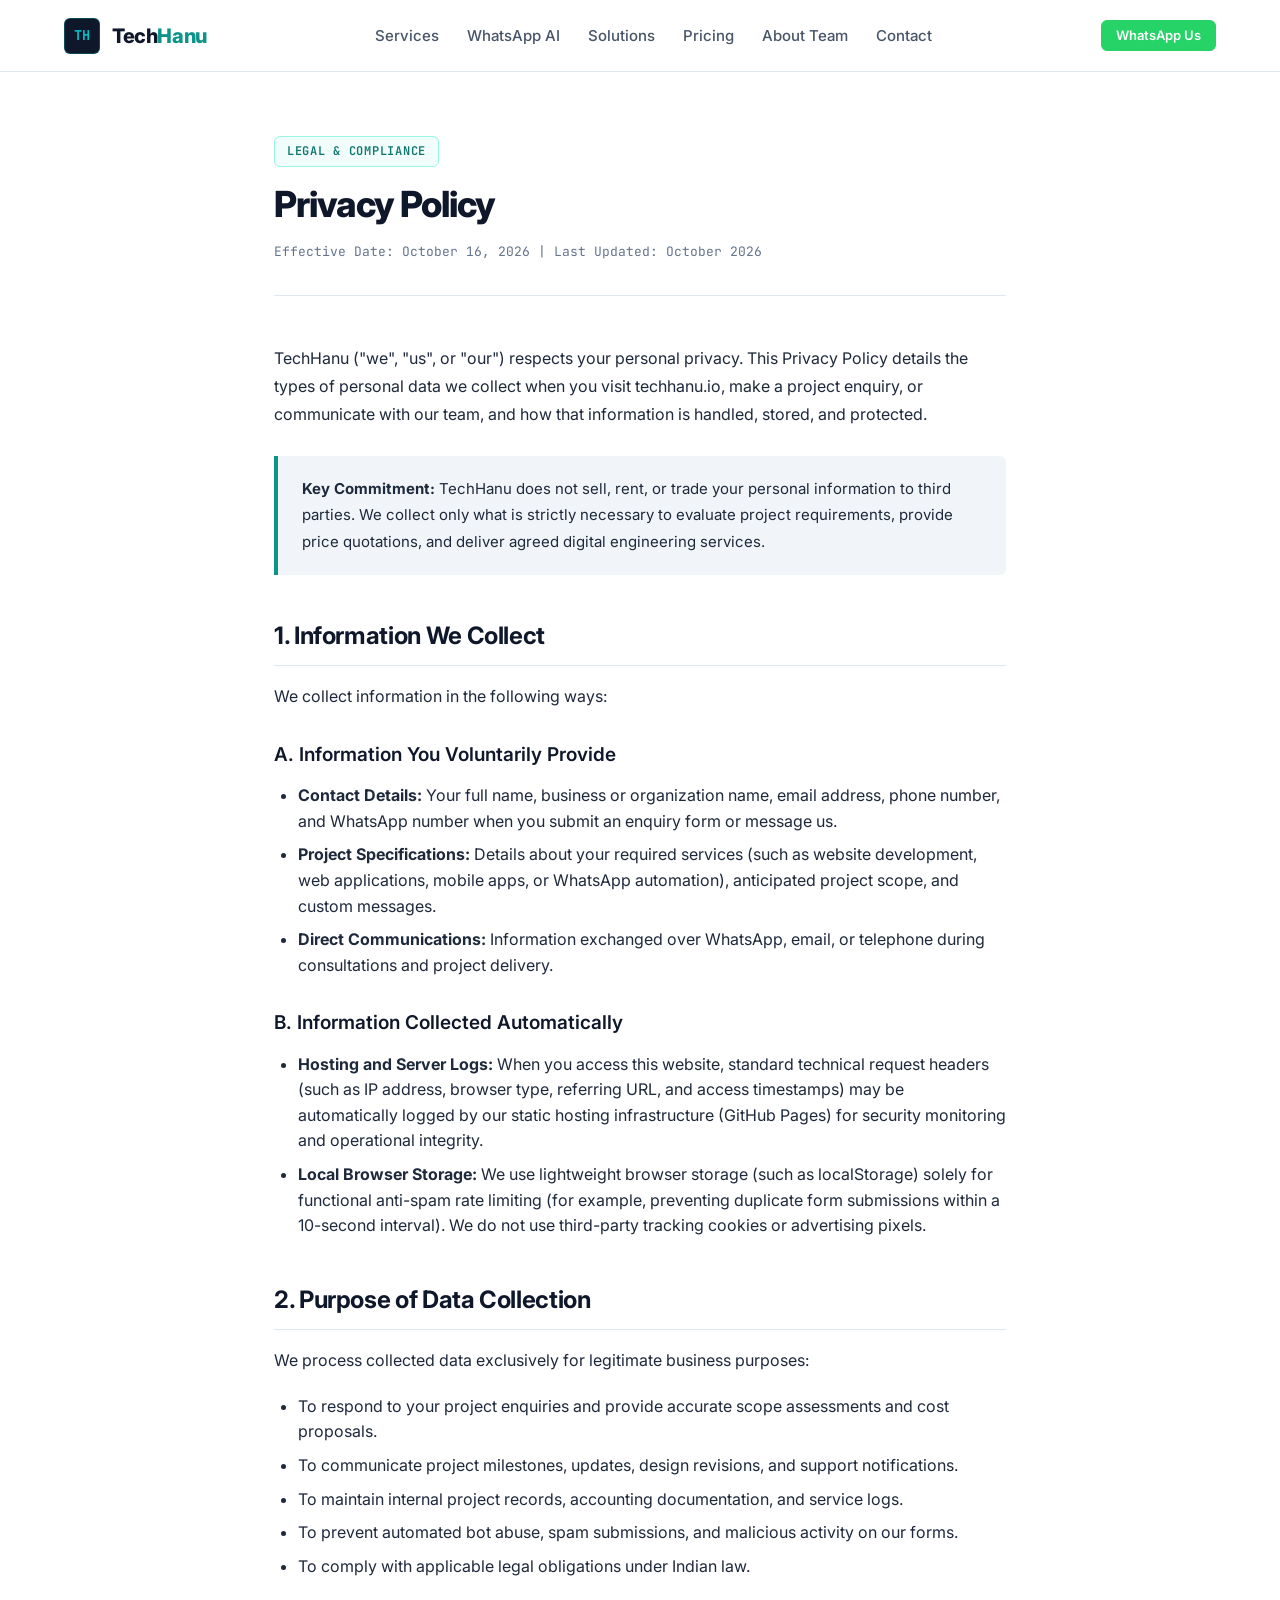
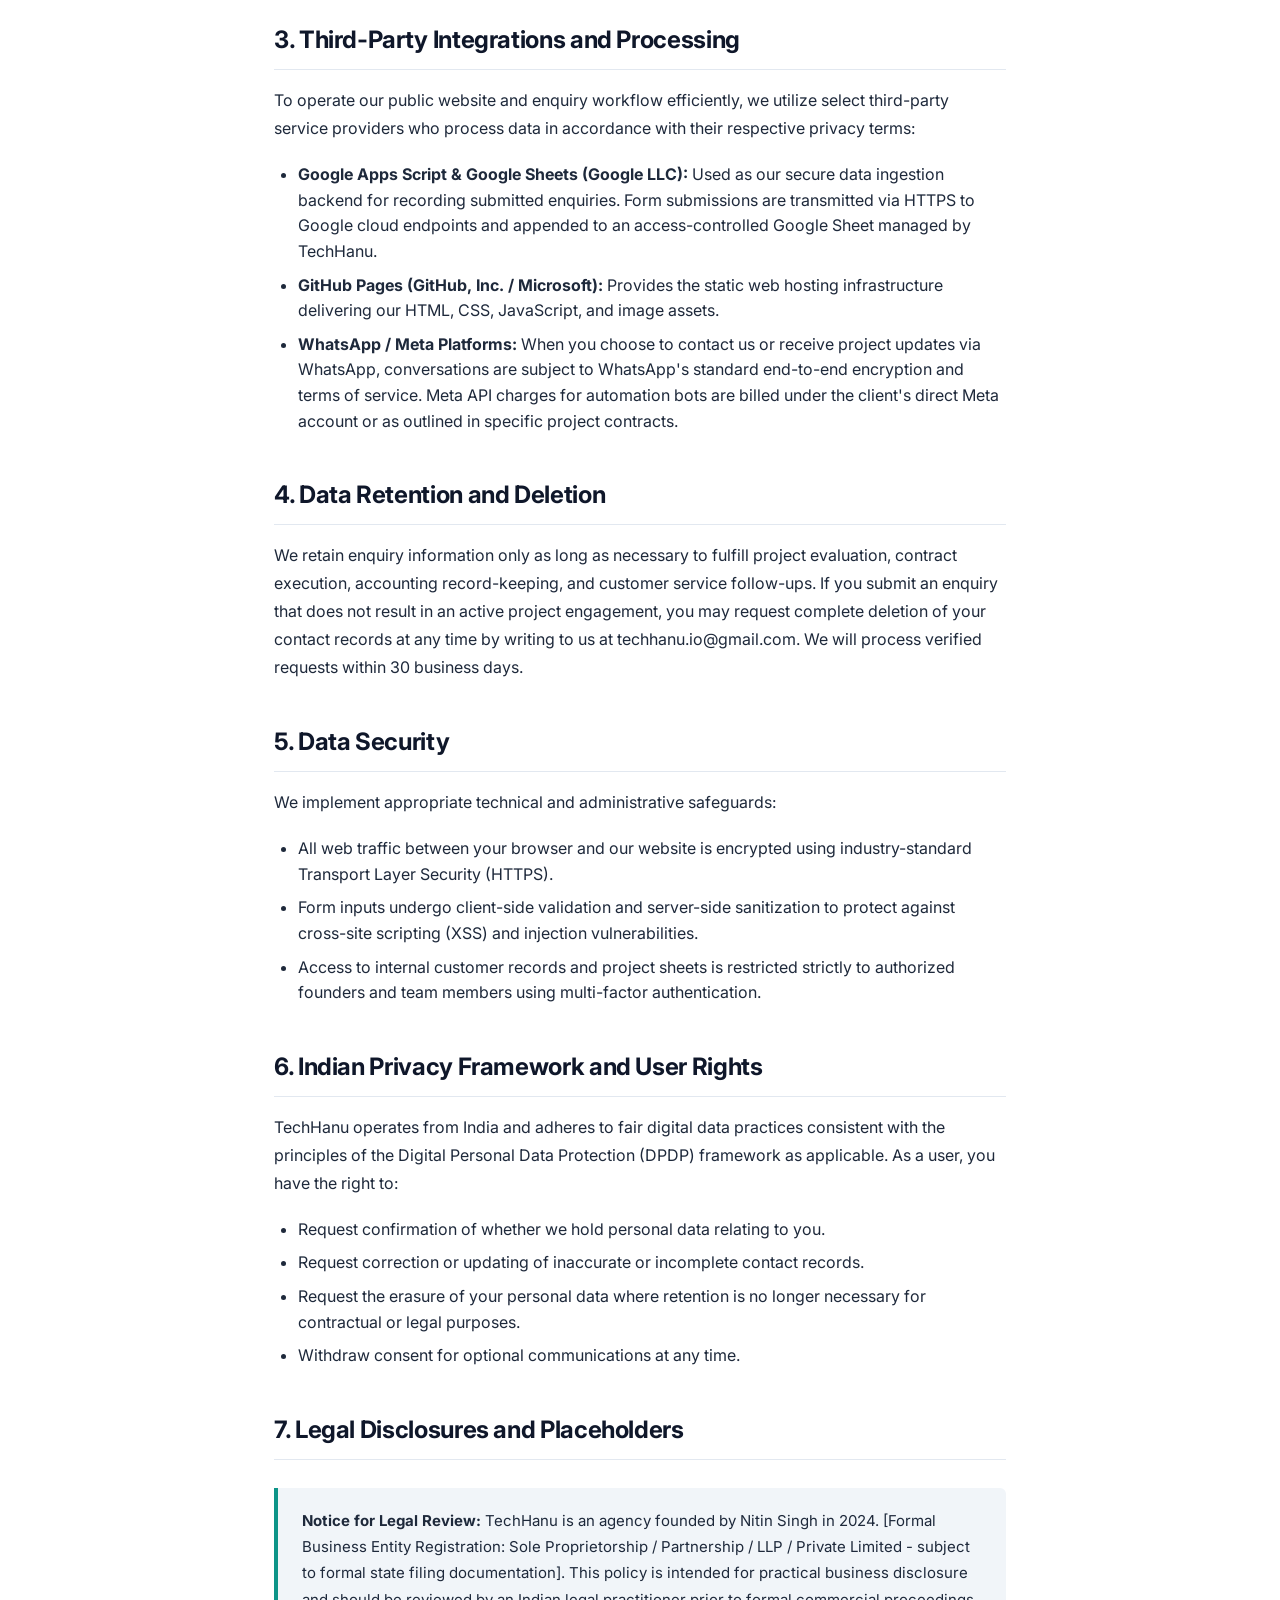
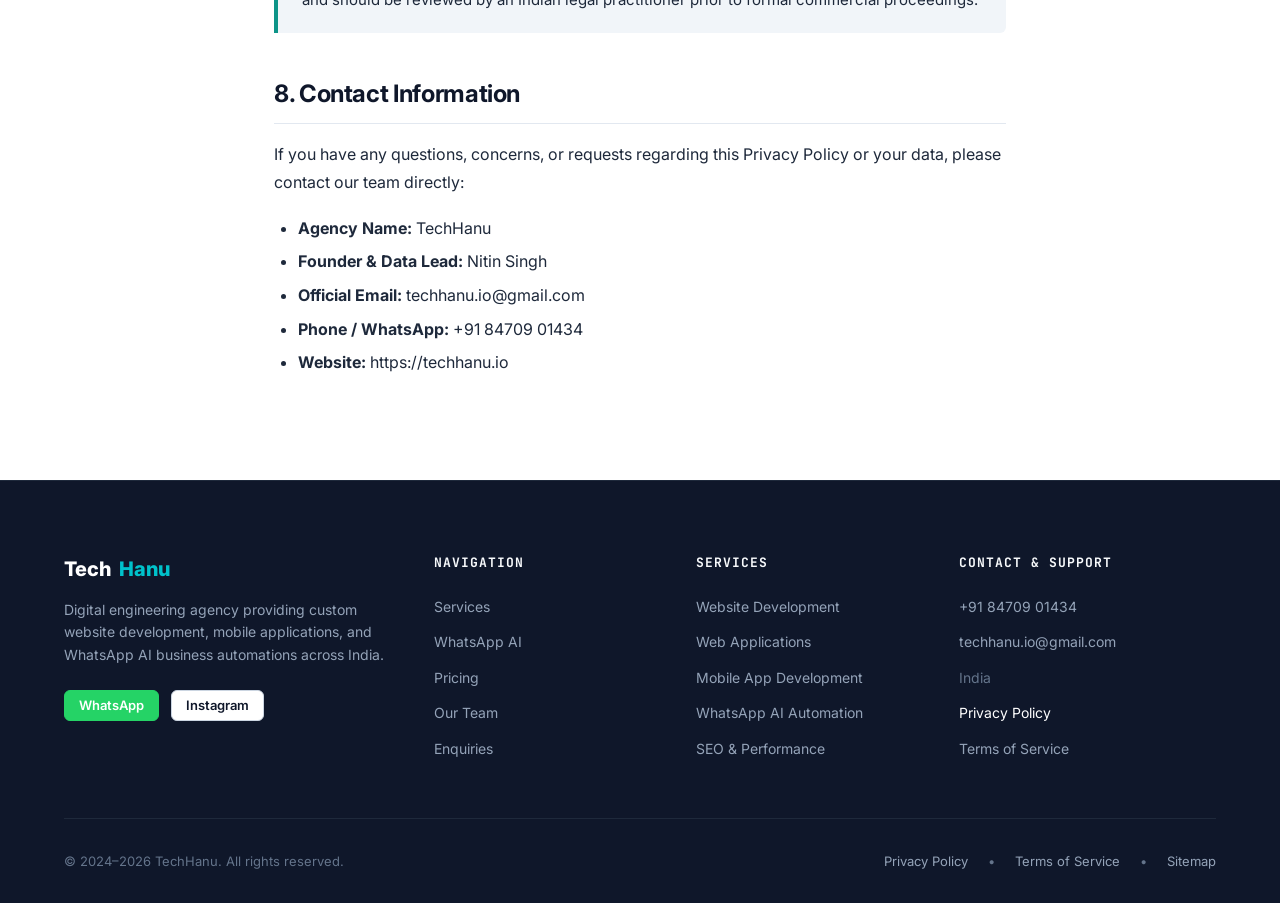
==== privacy.html @ 3c9328dd "feat: complete website redesign, security audit, and production readiness for techhanu.io" ====
<!DOCTYPE html>
<html lang="en">
<head>
  <meta charset="UTF-8">
  <meta name="viewport" content="width=device-width, initial-scale=1.0">
  <title>Privacy Policy - TechHanu</title>
  <meta name="description" content="Privacy Policy for TechHanu. Learn how we collect, handle, and protect your information when you interact with our website and services.">
  <link rel="canonical" href="https://techhanu.io/privacy.html">
  <link rel="icon" type="image/png" sizes="32x32" href="favicon-32x32.png">
  <link rel="icon" type="image/png" sizes="16x16" href="favicon-16x16.png">
  <link rel="apple-touch-icon" href="apple-touch-icon.png">
  <link rel="manifest" href="site.webmanifest">
  <meta name="theme-color" content="#0d9488">
  <link rel="preconnect" href="https://fonts.googleapis.com">
  <link rel="preconnect" href="https://fonts.gstatic.com" crossorigin>
  <link href="https://fonts.googleapis.com/css2?family=Inter:wght@400;500;600;700;800&family=JetBrains+Mono:wght@500;600&display=swap" rel="stylesheet">
  <link rel="stylesheet" href="style.css">
</head>
<body>

  <!-- Site Header -->
  <header class="site-header">
    <div class="container header-inner">
      <a href="index.html" class="site-logo" aria-label="TechHanu Home">
        <div class="site-logo-icon">TH</div>
        <div>Tech<span>Hanu</span></div>
      </a>
      <nav aria-label="Main Navigation">
        <button class="nav-toggle-btn" id="navToggleBtn" aria-label="Toggle navigation menu" aria-expanded="false" aria-controls="navLinks">
          <svg width="24" height="24" viewBox="0 0 24 24" fill="none" stroke="currentColor" stroke-width="2" stroke-linecap="round" stroke-linejoin="round">
            <line x1="3" y1="12" x2="21" y2="12"></line>
            <line x1="3" y1="6" x2="21" y2="6"></line>
            <line x1="3" y1="18" x2="21" y2="18"></line>
          </svg>
        </button>
        <ul class="nav-links" id="navLinks">
          <li><a href="index.html#services" class="nav-link">Services</a></li>
          <li><a href="index.html#whatsapp-ai" class="nav-link">WhatsApp AI</a></li>
          <li><a href="index.html#work" class="nav-link">Solutions</a></li>
          <li><a href="index.html#pricing" class="nav-link">Pricing</a></li>
          <li><a href="index.html#team" class="nav-link">About Team</a></li>
          <li><a href="index.html#contact" class="nav-link">Contact</a></li>
        </ul>
      </nav>
      <div class="header-cta-group">
        <a href="https://wa.me/918470901434?text=Hello%20TechHanu!%20I%20have%20an%20enquiry." target="_blank" rel="noopener" class="btn btn-wa btn-sm">WhatsApp Us</a>
      </div>
    </div>
  </header>

  <!-- Main Content -->
  <main class="legal-page">
    <div class="container container-narrow">
      <div class="legal-header">
        <span class="badge">Legal &amp; Compliance</span>
        <h1 class="section-title" style="margin-top: 1rem;">Privacy Policy</h1>
        <p class="legal-meta">Effective Date: October 16, 2026 | Last Updated: October 2026</p>
      </div>

      <div class="legal-content">
        <p>TechHanu ("we", "us", or "our") respects your personal privacy. This Privacy Policy details the types of personal data we collect when you visit <a href="https://techhanu.io">techhanu.io</a>, make a project enquiry, or communicate with our team, and how that information is handled, stored, and protected.</p>

        <div class="legal-callout">
          <strong>Key Commitment:</strong> TechHanu does not sell, rent, or trade your personal information to third parties. We collect only what is strictly necessary to evaluate project requirements, provide price quotations, and deliver agreed digital engineering services.
        </div>

        <h2>1. Information We Collect</h2>
        <p>We collect information in the following ways:</p>
        <h3>A. Information You Voluntarily Provide</h3>
        <ul>
          <li><strong>Contact Details:</strong> Your full name, business or organization name, email address, phone number, and WhatsApp number when you submit an enquiry form or message us.</li>
          <li><strong>Project Specifications:</strong> Details about your required services (such as website development, web applications, mobile apps, or WhatsApp automation), anticipated project scope, and custom messages.</li>
          <li><strong>Direct Communications:</strong> Information exchanged over WhatsApp, email, or telephone during consultations and project delivery.</li>
        </ul>

        <h3>B. Information Collected Automatically</h3>
        <ul>
          <li><strong>Hosting and Server Logs:</strong> When you access this website, standard technical request headers (such as IP address, browser type, referring URL, and access timestamps) may be automatically logged by our static hosting infrastructure (GitHub Pages) for security monitoring and operational integrity.</li>
          <li><strong>Local Browser Storage:</strong> We use lightweight browser storage (such as localStorage) solely for functional anti-spam rate limiting (for example, preventing duplicate form submissions within a 10-second interval). We do not use third-party tracking cookies or advertising pixels.</li>
        </ul>

        <h2>2. Purpose of Data Collection</h2>
        <p>We process collected data exclusively for legitimate business purposes:</p>
        <ul>
          <li>To respond to your project enquiries and provide accurate scope assessments and cost proposals.</li>
          <li>To communicate project milestones, updates, design revisions, and support notifications.</li>
          <li>To maintain internal project records, accounting documentation, and service logs.</li>
          <li>To prevent automated bot abuse, spam submissions, and malicious activity on our forms.</li>
          <li>To comply with applicable legal obligations under Indian law.</li>
        </ul>

        <h2>3. Third-Party Integrations and Processing</h2>
        <p>To operate our public website and enquiry workflow efficiently, we utilize select third-party service providers who process data in accordance with their respective privacy terms:</p>
        <ul>
          <li><strong>Google Apps Script &amp; Google Sheets (Google LLC):</strong> Used as our secure data ingestion backend for recording submitted enquiries. Form submissions are transmitted via HTTPS to Google cloud endpoints and appended to an access-controlled Google Sheet managed by TechHanu.</li>
          <li><strong>GitHub Pages (GitHub, Inc. / Microsoft):</strong> Provides the static web hosting infrastructure delivering our HTML, CSS, JavaScript, and image assets.</li>
          <li><strong>WhatsApp / Meta Platforms:</strong> When you choose to contact us or receive project updates via WhatsApp, conversations are subject to WhatsApp's standard end-to-end encryption and terms of service. Meta API charges for automation bots are billed under the client's direct Meta account or as outlined in specific project contracts.</li>
        </ul>

        <h2>4. Data Retention and Deletion</h2>
        <p>We retain enquiry information only as long as necessary to fulfill project evaluation, contract execution, accounting record-keeping, and customer service follow-ups. If you submit an enquiry that does not result in an active project engagement, you may request complete deletion of your contact records at any time by writing to us at <a href="mailto:techhanu.io@gmail.com">techhanu.io@gmail.com</a>. We will process verified requests within 30 business days.</p>

        <h2>5. Data Security</h2>
        <p>We implement appropriate technical and administrative safeguards:</p>
        <ul>
          <li>All web traffic between your browser and our website is encrypted using industry-standard Transport Layer Security (HTTPS).</li>
          <li>Form inputs undergo client-side validation and server-side sanitization to protect against cross-site scripting (XSS) and injection vulnerabilities.</li>
          <li>Access to internal customer records and project sheets is restricted strictly to authorized founders and team members using multi-factor authentication.</li>
        </ul>

        <h2>6. Indian Privacy Framework and User Rights</h2>
        <p>TechHanu operates from India and adheres to fair digital data practices consistent with the principles of the Digital Personal Data Protection (DPDP) framework as applicable. As a user, you have the right to:</p>
        <ul>
          <li>Request confirmation of whether we hold personal data relating to you.</li>
          <li>Request correction or updating of inaccurate or incomplete contact records.</li>
          <li>Request the erasure of your personal data where retention is no longer necessary for contractual or legal purposes.</li>
          <li>Withdraw consent for optional communications at any time.</li>
        </ul>

        <h2>7. Legal Disclosures and Placeholders</h2>
        <div class="legal-callout">
          <strong>Notice for Legal Review:</strong> TechHanu is an agency founded by Nitin Singh in 2024. [Formal Business Entity Registration: Sole Proprietorship / Partnership / LLP / Private Limited - subject to formal state filing documentation]. This policy is intended for practical business disclosure and should be reviewed by an Indian legal practitioner prior to formal commercial proceedings.
        </div>

        <h2>8. Contact Information</h2>
        <p>If you have any questions, concerns, or requests regarding this Privacy Policy or your data, please contact our team directly:</p>
        <ul>
          <li><strong>Agency Name:</strong> TechHanu</li>
          <li><strong>Founder &amp; Data Lead:</strong> Nitin Singh</li>
          <li><strong>Official Email:</strong> <a href="mailto:techhanu.io@gmail.com">techhanu.io@gmail.com</a></li>
          <li><strong>Phone / WhatsApp:</strong> +91 84709 01434</li>
          <li><strong>Website:</strong> <a href="https://techhanu.io">https://techhanu.io</a></li>
        </ul>
      </div>
    </div>
  </main>

  <!-- Site Footer -->
  <footer class="site-footer">
    <div class="container">
      <div class="footer-top">
        <div>
          <div class="footer-brand-name">Tech<span>Hanu</span></div>
          <p class="footer-brand-desc">Digital engineering agency providing custom website development, mobile applications, and WhatsApp AI business automations across India.</p>
          <div style="display: flex; gap: 0.75rem; align-items: center; margin-top: 1rem;">
            <a href="https://wa.me/918470901434" target="_blank" rel="noopener" class="btn btn-wa btn-sm">WhatsApp</a>
            <a href="https://www.instagram.com/techhanu.io" target="_blank" rel="noopener" class="btn btn-secondary btn-sm">Instagram</a>
          </div>
        </div>
        <div>
          <h3 class="footer-col-title">Navigation</h3>
          <ul class="footer-links">
            <li><a href="index.html#services" class="footer-link">Services</a></li>
            <li><a href="index.html#whatsapp-ai" class="footer-link">WhatsApp AI</a></li>
            <li><a href="index.html#pricing" class="footer-link">Pricing</a></li>
            <li><a href="index.html#team" class="footer-link">Our Team</a></li>
            <li><a href="index.html#contact" class="footer-link">Enquiries</a></li>
          </ul>
        </div>
        <div>
          <h3 class="footer-col-title">Services</h3>
          <ul class="footer-links">
            <li><a href="index.html#services" class="footer-link">Website Development</a></li>
            <li><a href="index.html#services" class="footer-link">Web Applications</a></li>
            <li><a href="index.html#services" class="footer-link">Mobile App Development</a></li>
            <li><a href="index.html#whatsapp-ai" class="footer-link">WhatsApp AI Automation</a></li>
            <li><a href="index.html#services" class="footer-link">SEO &amp; Performance</a></li>
          </ul>
        </div>
        <div>
          <h3 class="footer-col-title">Contact &amp; Support</h3>
          <ul class="footer-links">
            <li><a href="tel:+918470901434" class="footer-link">+91 84709 01434</a></li>
            <li><a href="mailto:techhanu.io@gmail.com" class="footer-link">techhanu.io@gmail.com</a></li>
            <li><span class="footer-link" style="color: #64748b;">India</span></li>
            <li><a href="privacy.html" class="footer-link" style="color: #ffffff;">Privacy Policy</a></li>
            <li><a href="terms.html" class="footer-link">Terms of Service</a></li>
          </ul>
        </div>
      </div>
      <div class="footer-bottom">
        <div>&copy; 2024&ndash;2026 TechHanu. All rights reserved.</div>
        <div class="footer-bottom-links">
          <a href="privacy.html">Privacy Policy</a>
          <span>&bull;</span>
          <a href="terms.html">Terms of Service</a>
          <span>&bull;</span>
          <a href="sitemap.xml">Sitemap</a>
        </div>
      </div>
    </div>
  </footer>

  <script src="main.js"></script>
</body>
</html>
---- style.css ----
/* ==========================================================================
   TechHanu - Professional Agency Theme Stylesheet
   Design Philosophy: Clean, editorial WordPress agency aesthetic.
   Crisp white and warm surfaces, dark charcoal typography, restrained teal accent.
   ========================================================================== */

:root {
  --color-bg: #ffffff;
  --color-surface-subtle: #f8fafc;
  --color-surface-card: #ffffff;
  --color-surface-tint: #f1f5f9;
  --color-text-main: #0f172a;
  --color-text-muted: #475569;
  --color-text-subtle: #64748b;
  --color-border: #e2e8f0;
  --color-border-hover: #cbd5e1;
  --color-primary: #0d9488;
  --color-primary-dark: #0f766e;
  --color-primary-light: #f0fdfa;
  --color-primary-border: #99f6e4;
  --color-wa: #25d366;
  --color-wa-dark: #1da851;
  --color-wa-light: #f0fdf4;
  --color-danger: #dc2626;
  --color-danger-light: #fef2f2;
  --color-danger-border: #fecaca;

  --font-sans: 'Inter', -apple-system, BlinkMacSystemFont, 'Segoe UI', Roboto, Helvetica, Arial, sans-serif;
  --font-mono: 'JetBrains Mono', ui-monospace, SFMono-Regular, Menlo, Monaco, Consolas, monospace;

  --shadow-sm: 0 1px 2px 0 rgba(15, 23, 42, 0.05);
  --shadow-card: 0 4px 6px -1px rgba(15, 23, 42, 0.06), 0 2px 4px -2px rgba(15, 23, 42, 0.04);
  --shadow-hover: 0 14px 28px -4px rgba(15, 23, 42, 0.08), 0 8px 10px -6px rgba(15, 23, 42, 0.04);
  --shadow-modal: 0 25px 50px -12px rgba(15, 23, 42, 0.18);

  --radius-sm: 6px;
  --radius-md: 10px;
  --radius-lg: 16px;
  --radius-full: 9999px;

  --max-w-main: 1200px;
  --max-w-text: 780px;
  --header-height: 72px;
}

/* Reset and base */
*, *::before, *::after {
  box-sizing: border-box;
  margin: 0;
  padding: 0;
}

html {
  font-family: var(--font-sans);
  color: var(--color-text-main);
  background-color: var(--color-bg);
  scroll-behavior: smooth;
  scroll-padding-top: calc(var(--header-height) + 16px);
  -webkit-text-size-adjust: 100%;
}

@media (prefers-reduced-motion: reduce) {
  html {
    scroll-behavior: auto;
  }
  *, *::before, *::after {
    animation-duration: 0.01ms !important;
    animation-iteration-count: 1 !important;
    transition-duration: 0.01ms !important;
    scroll-behavior: auto !important;
  }
}

body {
  font-family: var(--font-sans);
  font-size: 1rem;
  line-height: 1.6;
  color: var(--color-text-main);
  background-color: var(--color-bg);
  min-height: 100vh;
  display: flex;
  flex-direction: column;
}

img, svg {
  display: block;
  max-width: 100%;
}

a {
  color: inherit;
  text-decoration: none;
}

/* Accessibility focus ring */
:focus-visible {
  outline: 2px solid var(--color-primary);
  outline-offset: 3px;
}

/* Container */
.container {
  width: 100%;
  max-width: var(--max-w-main);
  margin-left: auto;
  margin-right: auto;
  padding-left: 1.5rem;
  padding-right: 1.5rem;
}

.container-narrow {
  max-width: var(--max-w-text);
  margin-left: auto;
  margin-right: auto;
}

/* Header & Navigation */
.site-header {
  position: sticky;
  top: 0;
  z-index: 1000;
  background-color: rgba(255, 255, 255, 0.96);
  backdrop-filter: blur(12px);
  -webkit-backdrop-filter: blur(12px);
  border-bottom: 1px solid var(--color-border);
  height: var(--header-height);
  display: flex;
  align-items: center;
}

.header-inner {
  display: flex;
  align-items: center;
  justify-content: space-between;
  width: 100%;
}

.site-logo {
  display: flex;
  align-items: center;
  gap: 0.75rem;
  font-weight: 800;
  font-size: 1.25rem;
  letter-spacing: -0.02em;
  color: var(--color-text-main);
}

.site-logo-icon {
  width: 36px;
  height: 36px;
  border-radius: var(--radius-sm);
  background-color: var(--color-text-main);
  color: #00c2cb;
  display: flex;
  align-items: center;
  justify-content: center;
  font-family: var(--font-mono);
  font-size: 0.85rem;
  font-weight: 700;
  border: 1px solid rgba(0, 194, 203, 0.3);
}

.site-logo span {
  color: var(--color-primary);
}

.nav-links {
  display: flex;
  align-items: center;
  gap: 1.75rem;
  list-style: none;
}

.nav-link {
  font-size: 0.9375rem;
  font-weight: 500;
  color: var(--color-text-muted);
  transition: color 0.15s ease;
  padding: 0.25rem 0;
}

.nav-link:hover {
  color: var(--color-primary);
}

.header-cta-group {
  display: flex;
  align-items: center;
  gap: 0.875rem;
}

.nav-toggle-btn {
  display: none;
  background: transparent;
  border: 1px solid var(--color-border);
  border-radius: var(--radius-sm);
  padding: 0.5rem;
  cursor: pointer;
  color: var(--color-text-main);
}

/* Buttons */
.btn {
  display: inline-flex;
  align-items: center;
  justify-content: center;
  gap: 0.5rem;
  font-size: 0.9375rem;
  font-weight: 600;
  line-height: 1;
  padding: 0.75rem 1.375rem;
  border-radius: var(--radius-sm);
  border: 1px solid transparent;
  cursor: pointer;
  transition: all 0.15s ease;
  white-space: nowrap;
}

.btn-primary {
  background-color: var(--color-primary);
  color: #ffffff;
  border-color: var(--color-primary);
}

.btn-primary:hover {
  background-color: var(--color-primary-dark);
  border-color: var(--color-primary-dark);
}

.btn-secondary {
  background-color: #ffffff;
  color: var(--color-text-main);
  border-color: var(--color-border-hover);
}

.btn-secondary:hover {
  border-color: var(--color-primary);
  color: var(--color-primary);
  background-color: var(--color-primary-light);
}

.btn-wa {
  background-color: var(--color-wa);
  color: #ffffff;
  border-color: var(--color-wa);
}

.btn-wa:hover {
  background-color: var(--color-wa-dark);
  border-color: var(--color-wa-dark);
}

.btn-sm {
  padding: 0.5rem 0.875rem;
  font-size: 0.8125rem;
}

.btn-lg {
  padding: 0.875rem 1.75rem;
  font-size: 1rem;
}

/* Badges and Tags */
.badge {
  display: inline-flex;
  align-items: center;
  gap: 0.375rem;
  font-size: 0.75rem;
  font-weight: 600;
  text-transform: uppercase;
  letter-spacing: 0.06em;
  padding: 0.3125rem 0.75rem;
  border-radius: var(--radius-sm);
  background-color: var(--color-primary-light);
  color: var(--color-primary-dark);
  border: 1px solid var(--color-primary-border);
  font-family: var(--font-mono);
}

.badge-neutral {
  background-color: var(--color-surface-tint);
  color: var(--color-text-muted);
  border-color: var(--color-border);
}

/* Sections */
.section {
  padding-top: 5rem;
  padding-bottom: 5rem;
}

.section-alt {
  background-color: var(--color-surface-subtle);
  border-top: 1px solid var(--color-border);
  border-bottom: 1px solid var(--color-border);
}

.section-header {
  text-align: center;
  max-width: 680px;
  margin: 0 auto 3.5rem;
}

.section-header.text-left {
  text-align: left;
  margin-left: 0;
}

.section-title {
  font-size: 2.25rem;
  font-weight: 800;
  line-height: 1.2;
  letter-spacing: -0.025em;
  color: var(--color-text-main);
  margin-top: 0.75rem;
  margin-bottom: 1rem;
}

.section-subtitle {
  font-size: 1.0625rem;
  color: var(--color-text-muted);
  line-height: 1.65;
}

/* Hero Section */
.hero-section {
  padding-top: 4.5rem;
  padding-bottom: 5rem;
  background: linear-gradient(180deg, var(--color-surface-subtle) 0%, #ffffff 100%);
  border-bottom: 1px solid var(--color-border);
}

.hero-grid {
  display: grid;
  grid-template-columns: 1.2fr 0.8fr;
  gap: 3.5rem;
  align-items: center;
}

.hero-content {
  max-width: 650px;
}

.hero-title {
  font-size: 3rem;
  font-weight: 800;
  line-height: 1.15;
  letter-spacing: -0.03em;
  color: var(--color-text-main);
  margin-top: 1.25rem;
  margin-bottom: 1.25rem;
}

.hero-title em {
  font-style: normal;
  color: var(--color-primary);
}

.hero-description {
  font-size: 1.125rem;
  line-height: 1.7;
  color: var(--color-text-muted);
  margin-bottom: 2rem;
}

.hero-cta-group {
  display: flex;
  align-items: center;
  gap: 1rem;
  flex-wrap: wrap;
  margin-bottom: 2.5rem;
}

.hero-highlights {
  display: flex;
  gap: 2rem;
  padding-top: 1.5rem;
  border-top: 1px solid var(--color-border);
}

.hero-highlight-item {
  display: flex;
  align-items: center;
  gap: 0.5rem;
  font-size: 0.875rem;
  font-weight: 500;
  color: var(--color-text-muted);
}

.hero-highlight-item svg {
  color: var(--color-primary);
  flex-shrink: 0;
}

/* Hero Side Card (Editorial Overview) */
.hero-card {
  background-color: #ffffff;
  border: 1px solid var(--color-border);
  border-radius: var(--radius-lg);
  padding: 2rem;
  box-shadow: var(--shadow-card);
}

.hero-card-header {
  padding-bottom: 1.25rem;
  border-bottom: 1px solid var(--color-border);
  margin-bottom: 1.25rem;
}

.hero-card-title {
  font-size: 1.125rem;
  font-weight: 700;
  color: var(--color-text-main);
  margin-bottom: 0.25rem;
}

.hero-card-meta {
  font-size: 0.8125rem;
  color: var(--color-text-subtle);
  font-family: var(--font-mono);
}

.hero-card-list {
  list-style: none;
  display: flex;
  flex-direction: column;
  gap: 1rem;
}

.hero-card-list-item {
  display: flex;
  align-items: flex-start;
  gap: 0.75rem;
  font-size: 0.875rem;
  color: var(--color-text-muted);
}

.hero-card-list-item svg {
  color: var(--color-primary);
  flex-shrink: 0;
  margin-top: 0.15rem;
}

.hero-card-list-item strong {
  color: var(--color-text-main);
}

.hero-card-footer {
  margin-top: 1.5rem;
  padding-top: 1.25rem;
  border-top: 1px solid var(--color-border);
  background-color: var(--color-surface-subtle);
  border-radius: var(--radius-sm);
  padding: 1rem;
}

.hero-card-notice {
  font-size: 0.8125rem;
  line-height: 1.5;
  color: var(--color-text-muted);
}

/* Services Grid */
.services-grid {
  display: grid;
  grid-template-columns: repeat(3, 1fr);
  gap: 1.75rem;
}

.service-card {
  background-color: var(--color-surface-card);
  border: 1px solid var(--color-border);
  border-radius: var(--radius-md);
  padding: 2rem;
  box-shadow: var(--shadow-sm);
  transition: transform 0.2s ease, box-shadow 0.2s ease, border-color 0.2s ease;
  display: flex;
  flex-direction: column;
}

.service-card:hover {
  transform: translateY(-3px);
  box-shadow: var(--shadow-hover);
  border-color: var(--color-border-hover);
}

.service-card.featured {
  grid-column: span 2;
  background: linear-gradient(135deg, #ffffff 0%, var(--color-surface-subtle) 100%);
  border-color: var(--color-primary-border);
}

.service-icon-wrap {
  width: 48px;
  height: 48px;
  border-radius: var(--radius-sm);
  background-color: var(--color-primary-light);
  color: var(--color-primary);
  display: flex;
  align-items: center;
  justify-content: center;
  margin-bottom: 1.25rem;
}

.service-title {
  font-size: 1.25rem;
  font-weight: 700;
  color: var(--color-text-main);
  margin-bottom: 0.75rem;
  letter-spacing: -0.015em;
}

.service-desc {
  font-size: 0.9375rem;
  color: var(--color-text-muted);
  line-height: 1.6;
  margin-bottom: 1.25rem;
  flex-grow: 1;
}

.service-tags {
  display: flex;
  flex-wrap: wrap;
  gap: 0.375rem;
  margin-top: auto;
  padding-top: 1rem;
  border-top: 1px solid var(--color-border);
}

.service-tag {
  font-size: 0.75rem;
  font-family: var(--font-mono);
  color: var(--color-text-subtle);
  background-color: var(--color-surface-tint);
  padding: 0.2rem 0.5rem;
  border-radius: var(--radius-sm);
}

/* Advance Payment Banner (20% Advance Policy) */
.policy-banner {
  background-color: #ffffff;
  border: 1px solid var(--color-border);
  border-radius: var(--radius-lg);
  padding: 3rem;
  box-shadow: var(--shadow-card);
  margin-top: 3rem;
}

.policy-grid {
  display: grid;
  grid-template-columns: 1fr 1.2fr;
  gap: 3.5rem;
  align-items: center;
}

.policy-steps {
  display: grid;
  grid-template-columns: 1fr 1fr;
  gap: 1.25rem;
}

.policy-step-card {
  background-color: var(--color-surface-subtle);
  border: 1px solid var(--color-border);
  border-radius: var(--radius-md);
  padding: 1.25rem;
}

.policy-step-num {
  font-family: var(--font-mono);
  font-size: 0.75rem;
  font-weight: 700;
  color: var(--color-primary);
  margin-bottom: 0.5rem;
}

.policy-step-title {
  font-size: 0.9375rem;
  font-weight: 700;
  color: var(--color-text-main);
  margin-bottom: 0.35rem;
}

.policy-step-desc {
  font-size: 0.8125rem;
  color: var(--color-text-muted);
  line-height: 1.5;
}

/* WhatsApp AI Agent Section */
.wa-agent-grid {
  display: grid;
  grid-template-columns: 1fr 1fr;
  gap: 3.5rem;
  align-items: center;
}

.feature-list {
  display: grid;
  grid-template-columns: 1fr 1fr;
  gap: 0.875rem;
  margin: 1.75rem 0 2rem;
}

.feature-item {
  display: flex;
  align-items: flex-start;
  gap: 0.5rem;
  font-size: 0.875rem;
  color: var(--color-text-muted);
  line-height: 1.45;
}

.feature-item svg {
  color: var(--color-wa);
  flex-shrink: 0;
  margin-top: 0.15rem;
}

.workflow-card {
  background-color: #ffffff;
  border: 1px solid var(--color-border);
  border-radius: var(--radius-lg);
  padding: 2.25rem;
  box-shadow: var(--shadow-card);
}

.workflow-header {
  display: flex;
  align-items: center;
  justify-content: space-between;
  margin-bottom: 1.5rem;
  padding-bottom: 1rem;
  border-bottom: 1px solid var(--color-border);
}

.workflow-steps-v {
  display: flex;
  flex-direction: column;
  gap: 0.75rem;
}

.workflow-step-v {
  display: flex;
  align-items: center;
  gap: 1rem;
  background-color: var(--color-surface-subtle);
  border: 1px solid var(--color-border);
  border-radius: var(--radius-sm);
  padding: 0.75rem 1rem;
}

.workflow-step-icon {
  width: 32px;
  height: 32px;
  border-radius: 50%;
  background-color: #ffffff;
  border: 1px solid var(--color-border);
  display: flex;
  align-items: center;
  justify-content: center;
  color: var(--color-primary);
  font-weight: 700;
  font-size: 0.8125rem;
  flex-shrink: 0;
}

.workflow-step-text strong {
  display: block;
  font-size: 0.875rem;
  color: var(--color-text-main);
}

.workflow-step-text span {
  font-size: 0.78125rem;
  color: var(--color-text-muted);
}

/* Portfolio Section */
.portfolio-grid {
  display: grid;
  grid-template-columns: repeat(3, 1fr);
  gap: 1.75rem;
}

.portfolio-card {
  background-color: #ffffff;
  border: 1px solid var(--color-border);
  border-radius: var(--radius-md);
  overflow: hidden;
  box-shadow: var(--shadow-sm);
  transition: transform 0.2s ease, box-shadow 0.2s ease;
  display: flex;
  flex-direction: column;
}

.portfolio-card:hover {
  transform: translateY(-3px);
  box-shadow: var(--shadow-hover);
}

.portfolio-thumb-wrap {
  height: 180px;
  background-color: var(--color-surface-subtle);
  border-bottom: 1px solid var(--color-border);
  display: flex;
  flex-direction: column;
  align-items: center;
  justify-content: center;
  padding: 1.5rem;
  text-align: center;
}

.portfolio-thumb-icon {
  width: 52px;
  height: 52px;
  border-radius: var(--radius-md);
  background-color: #ffffff;
  border: 1px solid var(--color-border);
  color: var(--color-primary);
  display: flex;
  align-items: center;
  justify-content: center;
  margin-bottom: 0.75rem;
}

.portfolio-thumb-badge {
  font-size: 0.75rem;
  font-family: var(--font-mono);
  color: var(--color-text-subtle);
}

.portfolio-info {
  padding: 1.5rem;
  display: flex;
  flex-direction: column;
  flex-grow: 1;
}

.portfolio-title {
  font-size: 1.125rem;
  font-weight: 700;
  color: var(--color-text-main);
  margin-bottom: 0.5rem;
}

.portfolio-desc {
  font-size: 0.875rem;
  color: var(--color-text-muted);
  line-height: 1.55;
  margin-bottom: 1rem;
  flex-grow: 1;
}

.portfolio-features {
  display: flex;
  flex-wrap: wrap;
  gap: 0.375rem;
  margin-bottom: 1.25rem;
}

.portfolio-feature-tag {
  font-size: 0.75rem;
  padding: 0.2rem 0.5rem;
  border-radius: var(--radius-sm);
  background-color: var(--color-surface-tint);
  color: var(--color-text-muted);
}

/* Pricing Section */
.pricing-grid {
  display: grid;
  grid-template-columns: repeat(3, 1fr);
  gap: 1.75rem;
  align-items: stretch;
}

.pricing-card {
  background-color: #ffffff;
  border: 1px solid var(--color-border);
  border-radius: var(--radius-lg);
  padding: 2.25rem;
  box-shadow: var(--shadow-sm);
  display: flex;
  flex-direction: column;
  position: relative;
}

.pricing-card.popular {
  border-color: var(--color-primary);
  box-shadow: var(--shadow-card);
}

.pricing-badge {
  position: absolute;
  top: -12px;
  left: 50%;
  transform: translateX(-50%);
  background-color: var(--color-primary);
  color: #ffffff;
  font-size: 0.6875rem;
  font-weight: 700;
  text-transform: uppercase;
  letter-spacing: 0.08em;
  padding: 0.25rem 0.75rem;
  border-radius: var(--radius-full);
}

.pricing-header {
  margin-bottom: 1.5rem;
  padding-bottom: 1.5rem;
  border-bottom: 1px solid var(--color-border);
}

.pricing-plan-name {
  font-size: 1.125rem;
  font-weight: 700;
  color: var(--color-text-main);
  margin-bottom: 0.5rem;
}

.pricing-plan-desc {
  font-size: 0.875rem;
  color: var(--color-text-muted);
  line-height: 1.5;
  min-height: 2.6em;
}

.pricing-price-wrap {
  margin: 1.25rem 0 0.5rem;
}

.pricing-price {
  font-size: 2.5rem;
  font-weight: 800;
  letter-spacing: -0.03em;
  color: var(--color-text-main);
  line-height: 1;
}

.pricing-price sup {
  font-size: 1.25rem;
  font-weight: 600;
  margin-right: 0.2rem;
}

.pricing-period {
  font-size: 0.875rem;
  font-weight: 500;
  color: var(--color-text-subtle);
}

.pricing-list {
  list-style: none;
  display: flex;
  flex-direction: column;
  gap: 0.75rem;
  margin-bottom: 2rem;
  flex-grow: 1;
}

.pricing-list-item {
  font-size: 0.875rem;
  color: var(--color-text-muted);
  display: flex;
  align-items: flex-start;
  gap: 0.625rem;
  line-height: 1.45;
}

.pricing-list-item svg {
  color: var(--color-primary);
  flex-shrink: 0;
  margin-top: 0.15rem;
}

.pricing-card-footer {
  margin-top: auto;
}

.pricing-disclaimer-box {
  background-color: var(--color-surface-tint);
  border: 1px solid var(--color-border);
  border-radius: var(--radius-md);
  padding: 1.25rem 1.75rem;
  margin-top: 2.5rem;
  font-size: 0.875rem;
  color: var(--color-text-muted);
  line-height: 1.6;
}

.pricing-disclaimer-box strong {
  color: var(--color-text-main);
}

/* Team Section */
.team-grid {
  display: grid;
  grid-template-columns: repeat(3, 1fr);
  gap: 2rem;
}

.team-card {
  background-color: #ffffff;
  border: 1px solid var(--color-border);
  border-radius: var(--radius-lg);
  padding: 2.25rem 1.75rem;
  text-align: center;
  box-shadow: var(--shadow-sm);
  display: flex;
  flex-direction: column;
  align-items: center;
  transition: transform 0.2s ease, box-shadow 0.2s ease;
}

.team-card:hover {
  transform: translateY(-3px);
  box-shadow: var(--shadow-hover);
}

.team-photo-container {
  width: 140px;
  height: 140px;
  border-radius: 50%;
  overflow: hidden;
  margin-bottom: 1.25rem;
  border: 3px solid var(--color-border);
  box-shadow: var(--shadow-sm);
}

.team-photo {
  width: 100%;
  height: 100%;
  object-fit: cover;
  display: block;
}

.team-name {
  font-size: 1.25rem;
  font-weight: 700;
  color: var(--color-text-main);
  margin-bottom: 0.25rem;
}

.team-role {
  font-size: 0.8125rem;
  font-weight: 600;
  text-transform: uppercase;
  letter-spacing: 0.05em;
  color: var(--color-primary);
  font-family: var(--font-mono);
  margin-bottom: 0.875rem;
}

.team-bio {
  font-size: 0.875rem;
  color: var(--color-text-muted);
  line-height: 1.6;
  margin-bottom: 1.25rem;
  flex-grow: 1;
}

.team-links {
  display: flex;
  align-items: center;
  justify-content: center;
  gap: 0.75rem;
  padding-top: 1rem;
  border-top: 1px solid var(--color-border);
  width: 100%;
}

.team-link-btn {
  display: inline-flex;
  align-items: center;
  gap: 0.35rem;
  font-size: 0.8125rem;
  color: var(--color-text-subtle);
  padding: 0.35rem 0.65rem;
  border-radius: var(--radius-sm);
  background-color: var(--color-surface-tint);
  transition: all 0.15s ease;
}

.team-link-btn:hover {
  color: var(--color-primary);
  background-color: var(--color-primary-light);
}

/* FAQ Accordion / Grid */
.faq-grid {
  display: grid;
  grid-template-columns: 1fr 1fr;
  gap: 1.5rem;
}

.faq-card {
  background-color: #ffffff;
  border: 1px solid var(--color-border);
  border-radius: var(--radius-md);
  padding: 1.75rem;
  box-shadow: var(--shadow-sm);
}

.faq-question {
  font-size: 1.0625rem;
  font-weight: 700;
  color: var(--color-text-main);
  margin-bottom: 0.75rem;
  display: flex;
  align-items: flex-start;
  gap: 0.625rem;
}

.faq-question svg {
  color: var(--color-primary);
  flex-shrink: 0;
  margin-top: 0.15rem;
}

.faq-answer {
  font-size: 0.9375rem;
  color: var(--color-text-muted);
  line-height: 1.6;
  padding-left: 1.75rem;
}

/* Contact & Enquiry Form */
.contact-wrap {
  display: grid;
  grid-template-columns: 0.9fr 1.1fr;
  gap: 3.5rem;
  background-color: #ffffff;
  border: 1px solid var(--color-border);
  border-radius: var(--radius-lg);
  padding: 3rem;
  box-shadow: var(--shadow-card);
}

.contact-info {
  display: flex;
  flex-direction: column;
}

.contact-channels {
  display: flex;
  flex-direction: column;
  gap: 1.25rem;
  margin: 2rem 0;
}

.contact-channel-item {
  display: flex;
  align-items: flex-start;
  gap: 1rem;
}

.channel-icon {
  width: 42px;
  height: 42px;
  border-radius: var(--radius-sm);
  background-color: var(--color-surface-tint);
  color: var(--color-primary);
  display: flex;
  align-items: center;
  justify-content: center;
  flex-shrink: 0;
}

.channel-label {
  font-size: 0.75rem;
  font-weight: 600;
  text-transform: uppercase;
  letter-spacing: 0.05em;
  color: var(--color-text-subtle);
  font-family: var(--font-mono);
}

.channel-value {
  font-size: 1rem;
  font-weight: 600;
  color: var(--color-text-main);
  transition: color 0.15s ease;
}

.channel-value:hover {
  color: var(--color-primary);
}

/* Form Styles */
.enquiry-form {
  display: flex;
  flex-direction: column;
  gap: 1.25rem;
}

.form-row {
  display: grid;
  grid-template-columns: 1fr 1fr;
  gap: 1.25rem;
}

.form-group {
  display: flex;
  flex-direction: column;
  gap: 0.375rem;
}

.form-label {
  font-size: 0.8125rem;
  font-weight: 600;
  color: var(--color-text-main);
}

.form-label .req {
  color: var(--color-danger);
}

.form-input, .form-select, .form-textarea {
  width: 100%;
  padding: 0.75rem 1rem;
  font-family: var(--font-sans);
  font-size: 0.9375rem;
  color: var(--color-text-main);
  background-color: #ffffff;
  border: 1px solid var(--color-border);
  border-radius: var(--radius-sm);
  transition: border-color 0.15s ease, box-shadow 0.15s ease;
}

.form-input:focus, .form-select:focus, .form-textarea:focus {
  border-color: var(--color-primary);
  box-shadow: 0 0 0 3px rgba(13, 148, 136, 0.12);
  outline: none;
}

.form-input.is-invalid, .form-select.is-invalid, .form-textarea.is-invalid {
  border-color: var(--color-danger);
  background-color: var(--color-danger-light);
}

.form-textarea {
  resize: vertical;
  min-height: 110px;
}

.form-hint {
  font-size: 0.75rem;
  color: var(--color-text-subtle);
}

/* Honeypot field (hidden from real users) */
.hp-field {
  position: absolute;
  left: -9999px;
  width: 1px;
  height: 1px;
  opacity: 0;
  pointer-events: none;
}

/* Form alert banners */
.form-alert {
  display: none;
  padding: 1rem;
  border-radius: var(--radius-sm);
  font-size: 0.875rem;
  line-height: 1.5;
}

.form-alert-error {
  background-color: var(--color-danger-light);
  border: 1px solid var(--color-danger-border);
  color: var(--color-danger);
}

.form-alert-success {
  background-color: var(--color-wa-light);
  border: 1px solid #bbf7d0;
  color: #15803d;
}

.form-success-box {
  display: none;
  text-align: center;
  padding: 2.5rem 1.5rem;
}

.form-success-icon {
  width: 56px;
  height: 56px;
  border-radius: 50%;
  background-color: var(--color-wa-light);
  color: var(--color-wa);
  display: flex;
  align-items: center;
  justify-content: center;
  margin: 0 auto 1.25rem;
}

.form-fallback-actions {
  display: flex;
  gap: 0.75rem;
  justify-content: center;
  flex-wrap: wrap;
  margin-top: 1.25rem;
}

/* Footer */
.site-footer {
  background-color: #0f172a;
  color: #94a3b8;
  padding-top: 4.5rem;
  padding-bottom: 2rem;
  border-top: 1px solid #1e293b;
  margin-top: auto;
}

.footer-top {
  display: grid;
  grid-template-columns: 1.5fr 1fr 1fr 1.2fr;
  gap: 3rem;
  padding-bottom: 3.5rem;
  border-bottom: 1px solid #1e293b;
}

.footer-brand-name {
  font-size: 1.25rem;
  font-weight: 800;
  color: #ffffff;
  display: flex;
  align-items: center;
  gap: 0.5rem;
  margin-bottom: 0.875rem;
}

.footer-brand-name span {
  color: #00c2cb;
}

.footer-brand-desc {
  font-size: 0.875rem;
  line-height: 1.6;
  color: #94a3b8;
  margin-bottom: 1.5rem;
  max-width: 320px;
}

.footer-col-title {
  font-size: 0.8125rem;
  font-weight: 700;
  text-transform: uppercase;
  letter-spacing: 0.08em;
  color: #f8fafc;
  margin-bottom: 1.25rem;
  font-family: var(--font-mono);
}

.footer-links {
  list-style: none;
  display: flex;
  flex-direction: column;
  gap: 0.625rem;
}

.footer-link {
  font-size: 0.875rem;
  color: #94a3b8;
  transition: color 0.15s ease;
}

.footer-link:hover {
  color: #ffffff;
}

.footer-bottom {
  display: flex;
  align-items: center;
  justify-content: space-between;
  padding-top: 2rem;
  font-size: 0.8125rem;
  color: #64748b;
  flex-wrap: wrap;
  gap: 1rem;
}

.footer-bottom-links {
  display: flex;
  align-items: center;
  gap: 1.25rem;
}

.footer-bottom-links a {
  color: #94a3b8;
  transition: color 0.15s ease;
}

.footer-bottom-links a:hover {
  color: #ffffff;
}

/* Floating Actions */
.floating-actions {
  position: fixed;
  bottom: 1.75rem;
  right: 1.75rem;
  z-index: 999;
  display: flex;
  flex-direction: column;
  gap: 0.75rem;
}

.floating-btn {
  width: 50px;
  height: 50px;
  border-radius: 50%;
  display: flex;
  align-items: center;
  justify-content: center;
  box-shadow: 0 4px 12px rgba(0, 0, 0, 0.15);
  transition: transform 0.2s ease, box-shadow 0.2s ease;
  color: #ffffff;
}

.floating-btn:hover {
  transform: scale(1.08);
  box-shadow: 0 6px 18px rgba(0, 0, 0, 0.2);
}

.floating-btn-wa {
  background-color: var(--color-wa);
}

/* Legal & Policy Pages (Privacy & Terms) */
.legal-page {
  padding-top: 4rem;
  padding-bottom: 5rem;
}

.legal-header {
  margin-bottom: 3rem;
  padding-bottom: 2rem;
  border-bottom: 1px solid var(--color-border);
}

.legal-meta {
  font-size: 0.8125rem;
  color: var(--color-text-subtle);
  font-family: var(--font-mono);
  margin-top: 0.5rem;
}

.legal-content {
  font-size: 1rem;
  line-height: 1.75;
  color: #1e293b;
}

.legal-content h2 {
  font-size: 1.5rem;
  font-weight: 700;
  color: var(--color-text-main);
  margin-top: 2.5rem;
  margin-bottom: 1rem;
  letter-spacing: -0.015em;
  padding-bottom: 0.5rem;
  border-bottom: 1px solid var(--color-border);
}

.legal-content h3 {
  font-size: 1.1875rem;
  font-weight: 600;
  color: var(--color-text-main);
  margin-top: 1.75rem;
  margin-bottom: 0.75rem;
}

.legal-content p {
  margin-bottom: 1.25rem;
}

.legal-content ul, .legal-content ol {
  margin-left: 1.5rem;
  margin-bottom: 1.5rem;
  display: flex;
  flex-direction: column;
  gap: 0.5rem;
}

.legal-content li {
  line-height: 1.6;
}

.legal-callout {
  background-color: var(--color-surface-tint);
  border-left: 4px solid var(--color-primary);
  padding: 1.25rem 1.5rem;
  border-radius: 0 var(--radius-sm) var(--radius-sm) 0;
  margin: 1.75rem 0;
  font-size: 0.9375rem;
}

/* Responsive Breakpoints */
@media (max-width: 1024px) {
  .hero-grid {
    grid-template-columns: 1fr;
    gap: 3rem;
  }
  .services-grid {
    grid-template-columns: 1fr 1fr;
  }
  .service-card.featured {
    grid-column: span 2;
  }
  .pricing-grid {
    grid-template-columns: 1fr;
  }
  .team-grid {
    grid-template-columns: 1fr 1fr;
  }
  .portfolio-grid {
    grid-template-columns: 1fr 1fr;
  }
  .policy-grid {
    grid-template-columns: 1fr;
    gap: 2.5rem;
  }
  .wa-agent-grid {
    grid-template-columns: 1fr;
    gap: 2.5rem;
  }
  .contact-wrap {
    grid-template-columns: 1fr;
    gap: 2.5rem;
    padding: 2.25rem;
  }
  .footer-top {
    grid-template-columns: 1fr 1fr;
    gap: 2.5rem;
  }
}

@media (max-width: 768px) {
  :root {
    --header-height: 64px;
  }

  .nav-links {
    display: none;
    position: absolute;
    top: var(--header-height);
    left: 0;
    right: 0;
    background-color: #ffffff;
    border-bottom: 1px solid var(--color-border);
    flex-direction: column;
    padding: 1.5rem;
    gap: 1.25rem;
    box-shadow: var(--shadow-modal);
  }

  .nav-links.is-open {
    display: flex;
  }

  .nav-toggle-btn {
    display: flex;
  }

  .hero-title {
    font-size: 2.25rem;
  }

  .section-title {
    font-size: 1.875rem;
  }

  .section {
    padding-top: 3.5rem;
    padding-bottom: 3.5rem;
  }

  .services-grid, .team-grid, .portfolio-grid, .faq-grid {
    grid-template-columns: 1fr;
  }

  .service-card.featured {
    grid-column: span 1;
  }

  .policy-steps {
    grid-template-columns: 1fr;
  }

  .feature-list {
    grid-template-columns: 1fr;
  }

  .form-row {
    grid-template-columns: 1fr;
  }

  .footer-top {
    grid-template-columns: 1fr;
  }

  .hero-highlights {
    flex-direction: column;
    gap: 0.75rem;
  }
}
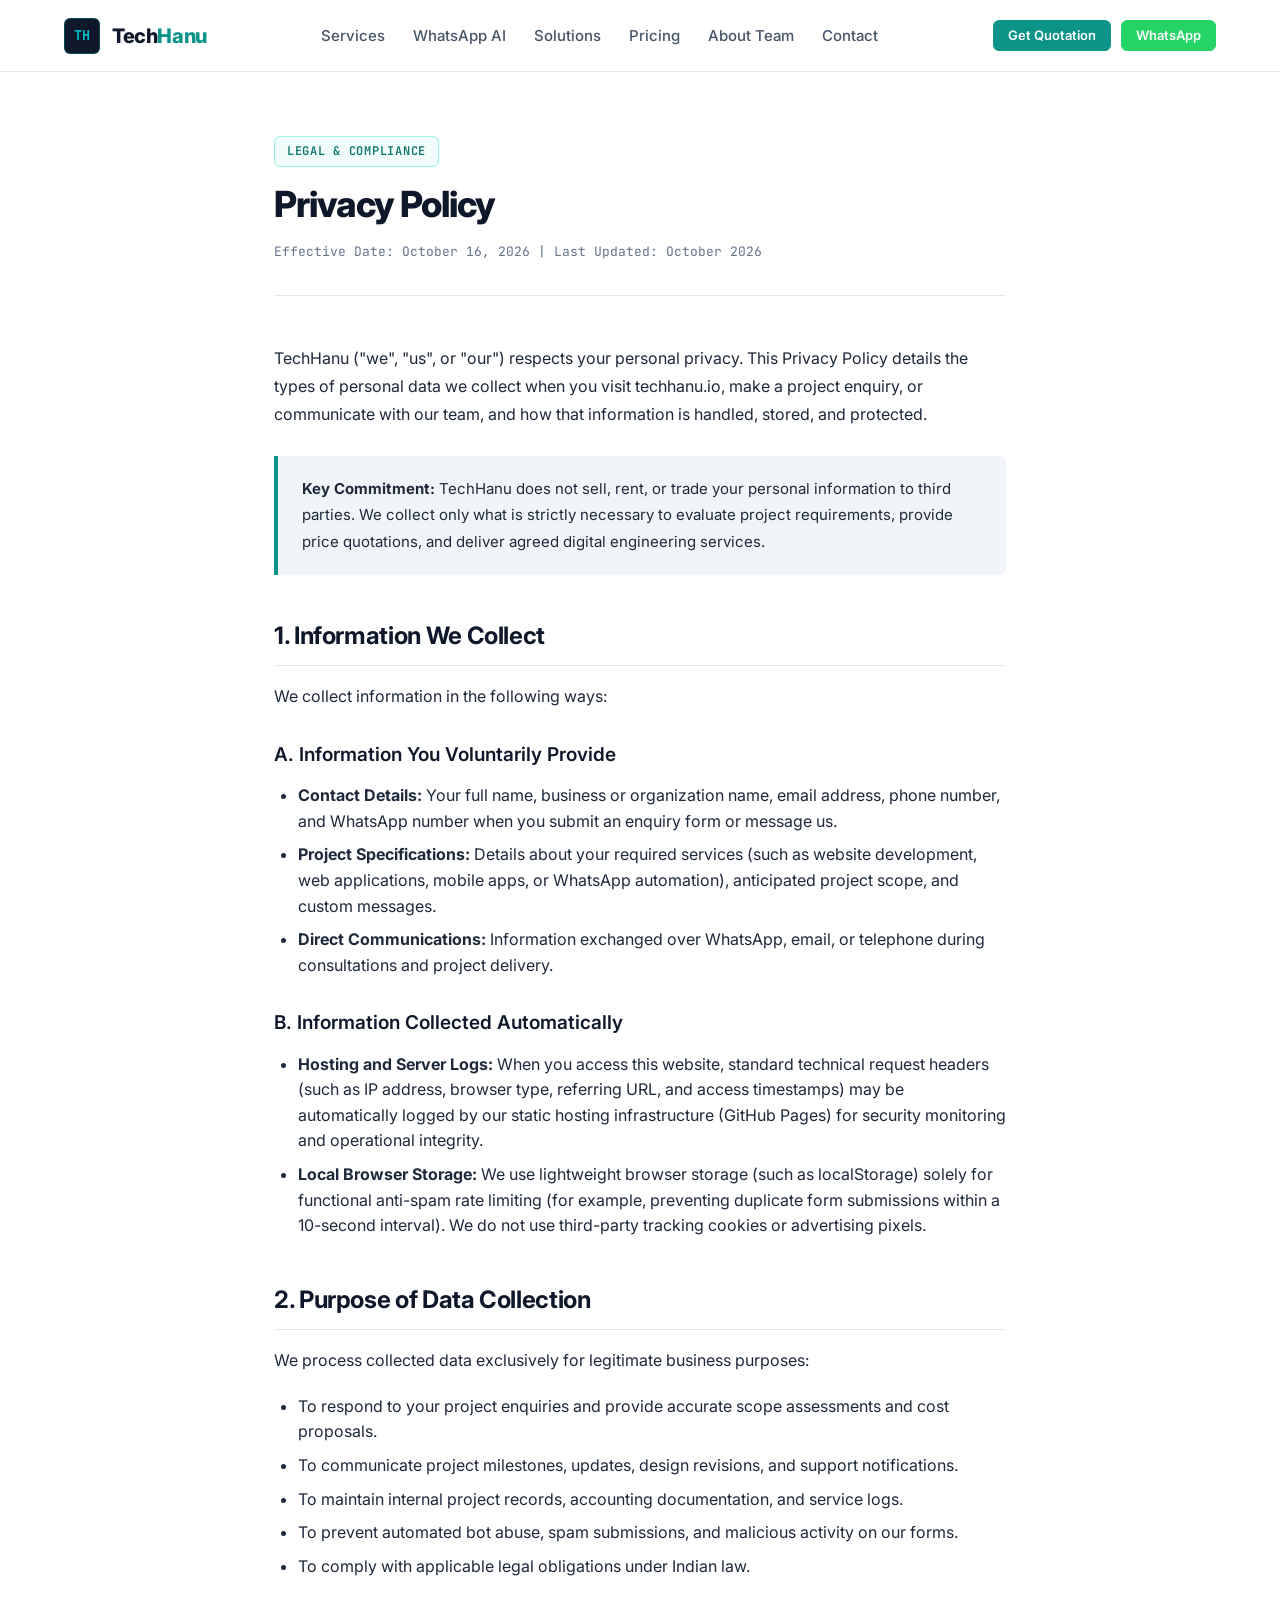
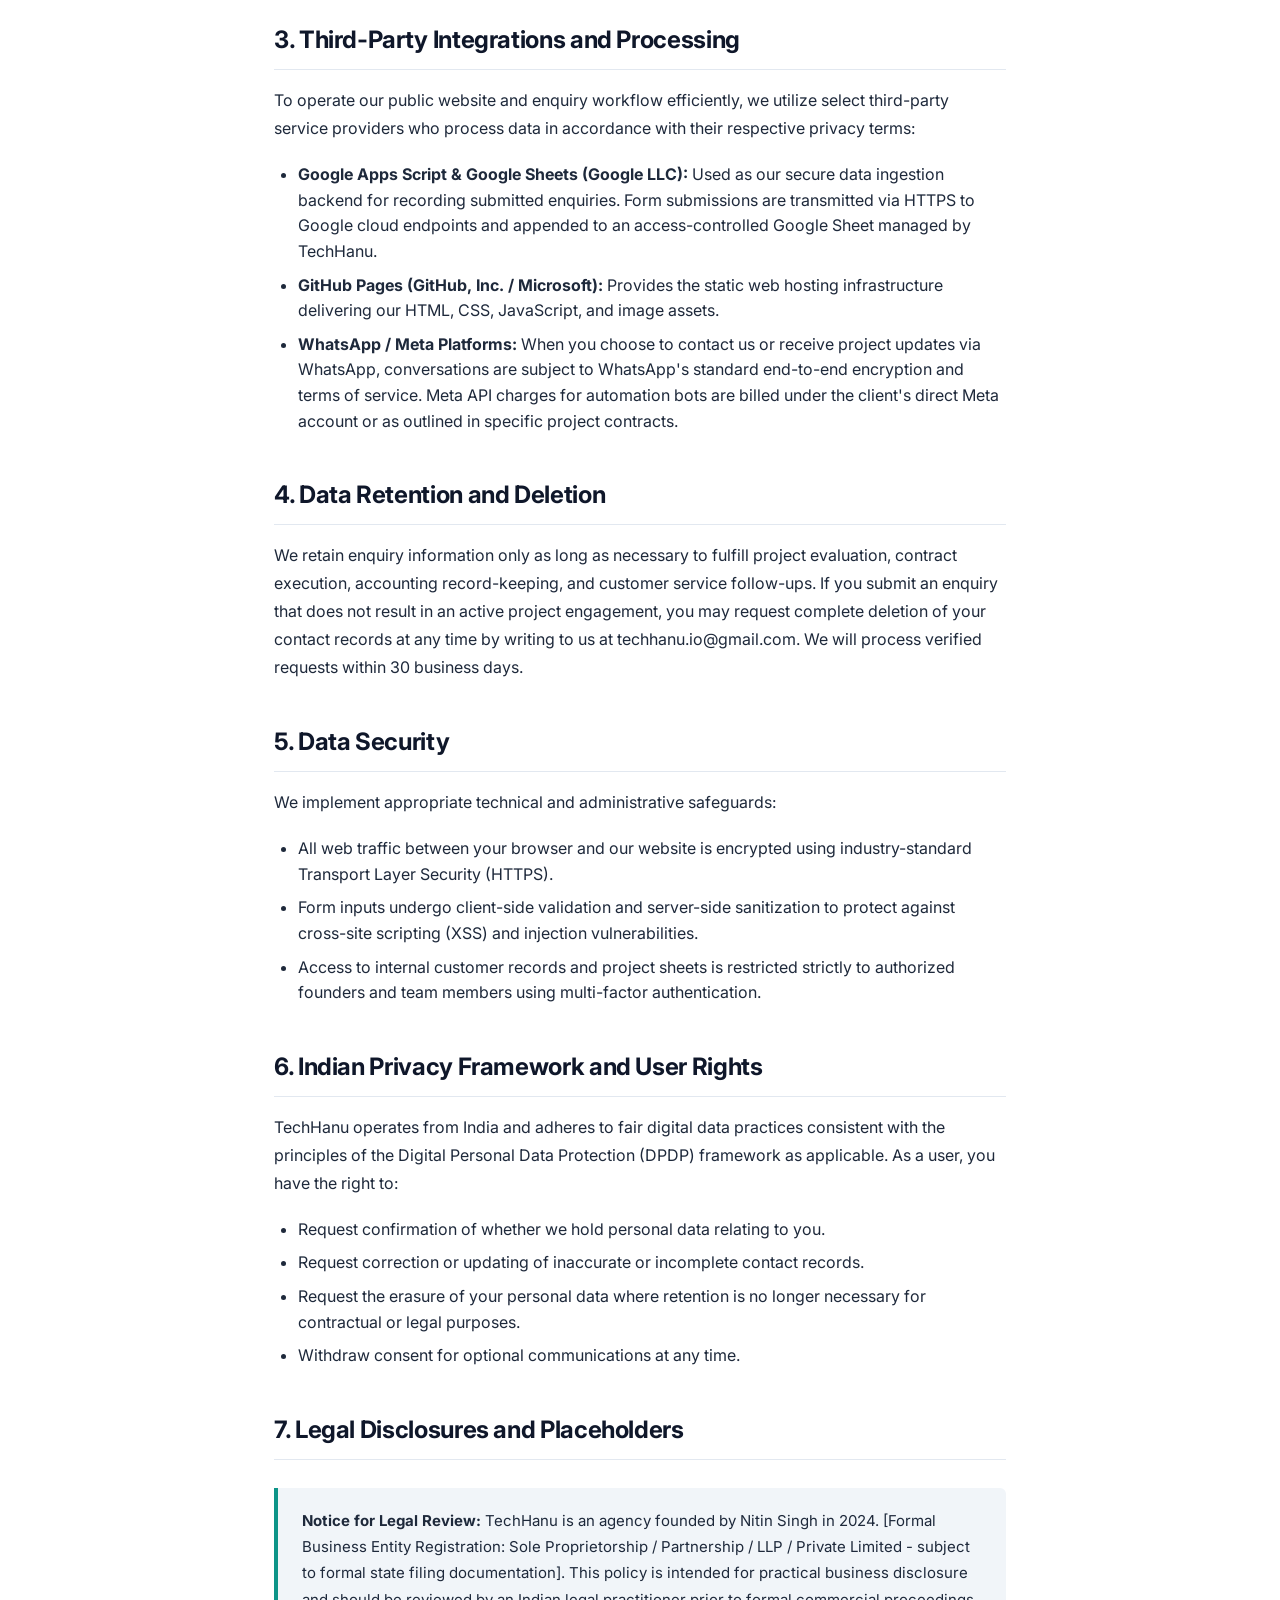
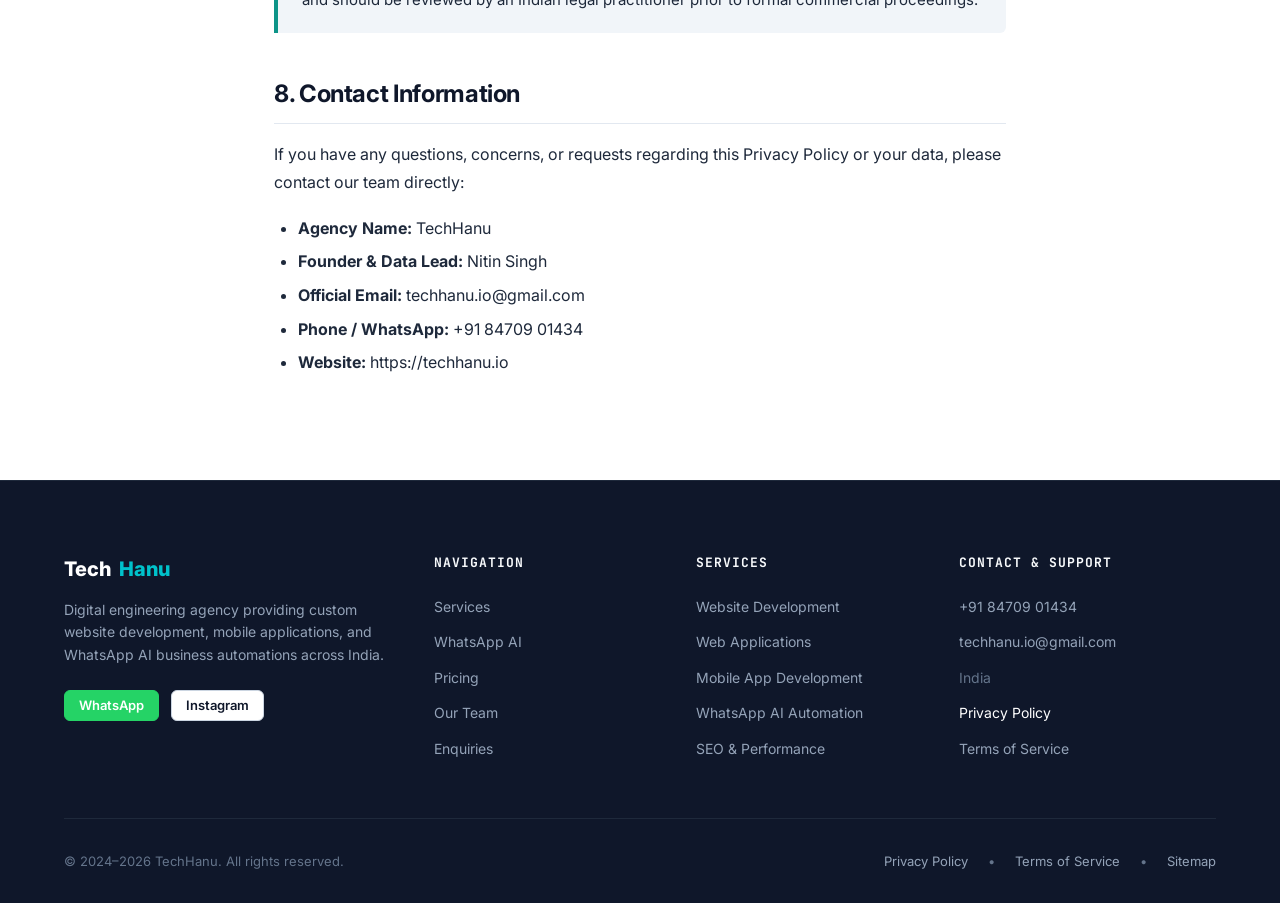
==== commit fe001a41: "fix(mobile): enhance mobile navigation, eliminate horizontal overflow, and refine touch targets" ====
--- a/privacy.html
+++ b/privacy.html
@@ -25,14 +25,7 @@
         <div class="site-logo-icon">TH</div>
         <div>Tech<span>Hanu</span></div>
       </a>
-      <nav aria-label="Main Navigation">
-        <button class="nav-toggle-btn" id="navToggleBtn" aria-label="Toggle navigation menu" aria-expanded="false" aria-controls="navLinks">
-          <svg width="24" height="24" viewBox="0 0 24 24" fill="none" stroke="currentColor" stroke-width="2" stroke-linecap="round" stroke-linejoin="round">
-            <line x1="3" y1="12" x2="21" y2="12"></line>
-            <line x1="3" y1="6" x2="21" y2="6"></line>
-            <line x1="3" y1="18" x2="21" y2="18"></line>
-          </svg>
-        </button>
+      <nav class="site-nav" aria-label="Main Navigation">
         <ul class="nav-links" id="navLinks">
           <li><a href="index.html#services" class="nav-link">Services</a></li>
           <li><a href="index.html#whatsapp-ai" class="nav-link">WhatsApp AI</a></li>
@@ -40,10 +33,19 @@
           <li><a href="index.html#pricing" class="nav-link">Pricing</a></li>
           <li><a href="index.html#team" class="nav-link">About Team</a></li>
           <li><a href="index.html#contact" class="nav-link">Contact</a></li>
+          <li class="mobile-menu-cta"><a href="index.html#contact" class="btn btn-primary" style="width: 100%;">Get Quotation</a></li>
         </ul>
       </nav>
-      <div class="header-cta-group">
-        <a href="https://wa.me/918470901434?text=Hello%20TechHanu!%20I%20have%20an%20enquiry." target="_blank" rel="noopener" class="btn btn-wa btn-sm">WhatsApp Us</a>
+      <div class="header-action-group">
+        <a href="index.html#contact" class="btn btn-primary btn-sm btn-header-quote">Get Quotation</a>
+        <a href="https://wa.me/918470901434?text=Hello%20TechHanu!%20I%20have%20an%20enquiry." target="_blank" rel="noopener" class="btn btn-wa btn-sm" aria-label="Chat on WhatsApp">WhatsApp</a>
+        <button class="nav-toggle-btn" id="navToggleBtn" aria-label="Toggle navigation menu" aria-expanded="false" aria-controls="navLinks">
+          <svg width="22" height="22" viewBox="0 0 24 24" fill="none" stroke="currentColor" stroke-width="2" stroke-linecap="round" stroke-linejoin="round">
+            <line x1="3" y1="12" x2="21" y2="12"></line>
+            <line x1="3" y1="6" x2="21" y2="6"></line>
+            <line x1="3" y1="18" x2="21" y2="18"></line>
+          </svg>
+        </button>
       </div>
     </div>
   </header>
--- a/style.css
+++ b/style.css
@@ -57,6 +57,8 @@
   scroll-behavior: smooth;
   scroll-padding-top: calc(var(--header-height) + 16px);
   -webkit-text-size-adjust: 100%;
+  overflow-x: hidden;
+  width: 100%;
 }
 
 @media (prefers-reduced-motion: reduce) {
@@ -80,6 +82,8 @@
   min-height: 100vh;
   display: flex;
   flex-direction: column;
+  overflow-x: hidden;
+  width: 100%;
 }
 
 img, svg {
@@ -133,6 +137,7 @@
   align-items: center;
   justify-content: space-between;
   width: 100%;
+  gap: 1rem;
 }
 
 .site-logo {
@@ -143,6 +148,7 @@
   font-size: 1.25rem;
   letter-spacing: -0.02em;
   color: var(--color-text-main);
+  flex-shrink: 0;
 }
 
 .site-logo-icon {
@@ -164,6 +170,11 @@
   color: var(--color-primary);
 }
 
+.site-nav {
+  display: flex;
+  align-items: center;
+}
+
 .nav-links {
   display: flex;
   align-items: center;
@@ -176,17 +187,22 @@
   font-weight: 500;
   color: var(--color-text-muted);
   transition: color 0.15s ease;
-  padding: 0.25rem 0;
+  padding: 0.35rem 0;
 }
 
 .nav-link:hover {
   color: var(--color-primary);
 }
 
-.header-cta-group {
-  display: flex;
-  align-items: center;
-  gap: 0.875rem;
+.mobile-menu-cta {
+  display: none;
+}
+
+.header-action-group {
+  display: flex;
+  align-items: center;
+  gap: 0.625rem;
+  flex-shrink: 0;
 }
 
 .nav-toggle-btn {
@@ -194,9 +210,13 @@
   background: transparent;
   border: 1px solid var(--color-border);
   border-radius: var(--radius-sm);
-  padding: 0.5rem;
+  padding: 0.45rem;
   cursor: pointer;
   color: var(--color-text-main);
+  align-items: center;
+  justify-content: center;
+  min-width: 38px;
+  min-height: 38px;
 }
 
 /* Buttons */
@@ -1445,18 +1465,36 @@
     --header-height: 64px;
   }
 
+  .container {
+    padding-left: 1.125rem;
+    padding-right: 1.125rem;
+  }
+
+  .btn-header-quote {
+    display: none !important;
+  }
+
+  .mobile-menu-cta {
+    display: block;
+    margin-top: 0.5rem;
+    padding-top: 0.75rem;
+    border-top: 1px solid var(--color-border);
+  }
+
   .nav-links {
     display: none;
     position: absolute;
     top: var(--header-height);
     left: 0;
     right: 0;
+    width: 100%;
     background-color: #ffffff;
     border-bottom: 1px solid var(--color-border);
     flex-direction: column;
-    padding: 1.5rem;
-    gap: 1.25rem;
-    box-shadow: var(--shadow-modal);
+    padding: 1.25rem 1.125rem;
+    gap: 1rem;
+    box-shadow: 0 12px 24px -6px rgba(15, 23, 42, 0.15);
+    z-index: 1000;
   }
 
   .nav-links.is-open {
@@ -1467,8 +1505,15 @@
     display: flex;
   }
 
+  .hero-section {
+    padding-top: 3rem;
+    padding-bottom: 3.5rem;
+  }
+
   .hero-title {
     font-size: 2.25rem;
+    word-break: break-word;
+    overflow-wrap: break-word;
   }
 
   .section-title {
@@ -1488,6 +1533,10 @@
     grid-column: span 1;
   }
 
+  .policy-banner {
+    padding: 1.75rem 1.125rem;
+  }
+
   .policy-steps {
     grid-template-columns: 1fr;
   }
@@ -1496,16 +1545,85 @@
     grid-template-columns: 1fr;
   }
 
+  .workflow-card {
+    padding: 1.5rem 1.125rem;
+  }
+
+  .contact-wrap {
+    padding: 1.75rem 1.125rem;
+  }
+
   .form-row {
     grid-template-columns: 1fr;
   }
 
   .footer-top {
     grid-template-columns: 1fr;
+    gap: 2rem;
   }
 
   .hero-highlights {
     flex-direction: column;
     gap: 0.75rem;
   }
-}
+
+  .floating-actions {
+    bottom: 1.25rem;
+    right: 1.25rem;
+  }
+}
+
+@media (max-width: 480px) {
+  :root {
+    --header-height: 60px;
+  }
+
+  .site-logo {
+    font-size: 1.125rem;
+  }
+
+  .site-logo-icon {
+    width: 32px;
+    height: 32px;
+    font-size: 0.78rem;
+  }
+
+  .hero-title {
+    font-size: 1.875rem;
+    line-height: 1.2;
+  }
+
+  .section-title {
+    font-size: 1.625rem;
+  }
+
+  .hero-description {
+    font-size: 1rem;
+    line-height: 1.6;
+  }
+
+  .hero-cta-group {
+    flex-direction: column;
+    width: 100%;
+  }
+
+  .hero-cta-group .btn {
+    width: 100%;
+  }
+
+  .pricing-card {
+    padding: 1.75rem 1.125rem;
+  }
+
+  .policy-banner {
+    padding: 1.25rem 0.875rem;
+  }
+
+  .contact-wrap {
+    padding: 1.25rem 0.875rem;
+  }
+
+  .hero-card {
+    padding: 1.25rem 1rem;
+  }
+}
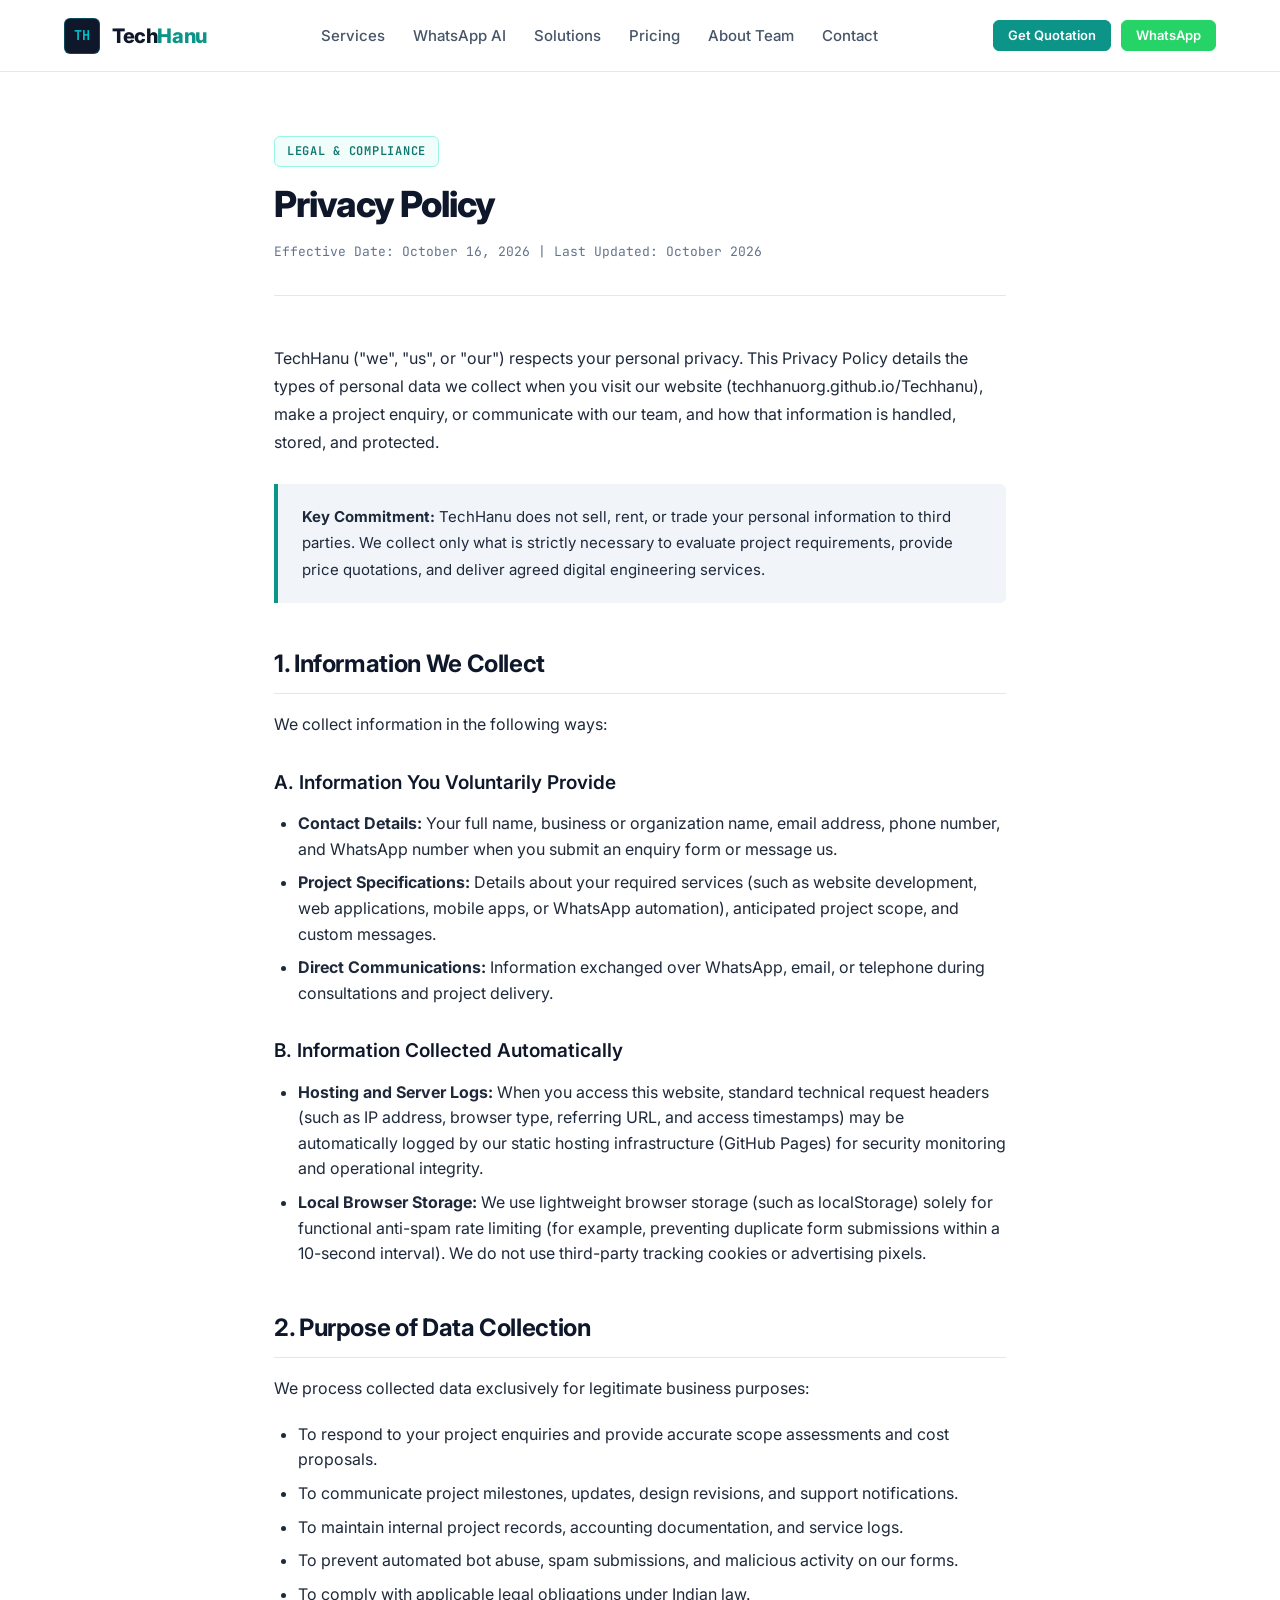
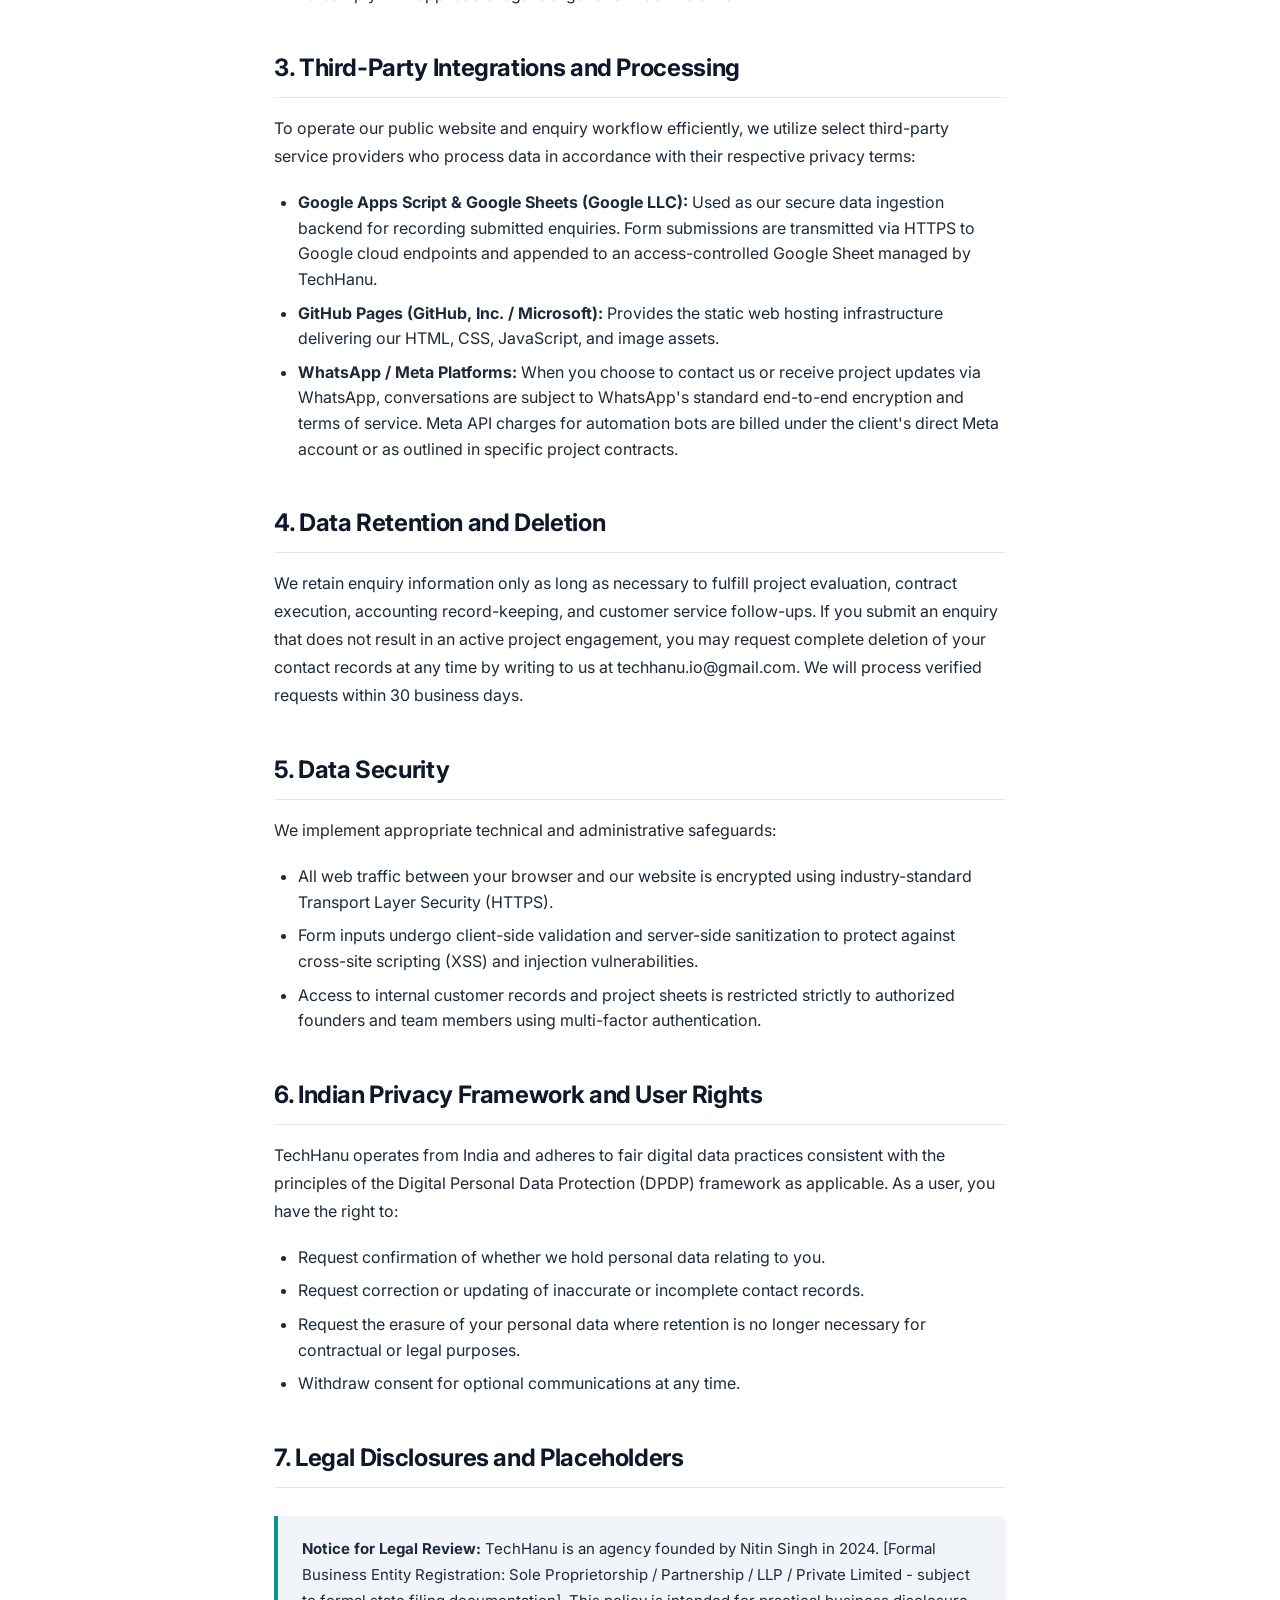
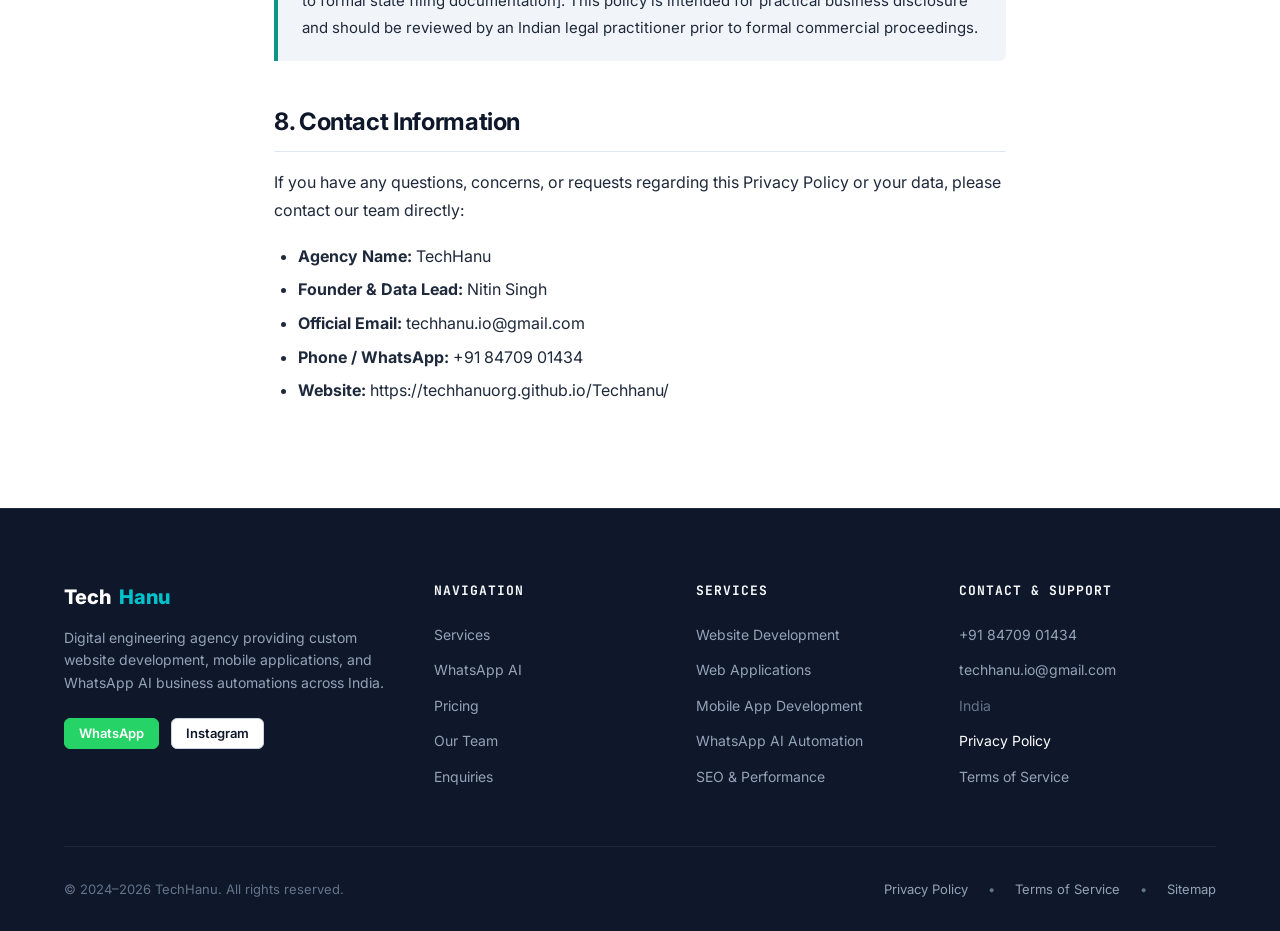
==== commit bafff8fb: "fix: remove CNAME and restore github.io canonical URLs to fix website loading" ====
--- a/privacy.html
+++ b/privacy.html
@@ -5,7 +5,7 @@
   <meta name="viewport" content="width=device-width, initial-scale=1.0">
   <title>Privacy Policy - TechHanu</title>
   <meta name="description" content="Privacy Policy for TechHanu. Learn how we collect, handle, and protect your information when you interact with our website and services.">
-  <link rel="canonical" href="https://techhanu.io/privacy.html">
+  <link rel="canonical" href="https://techhanuorg.github.io/Techhanu/privacy.html">
   <link rel="icon" type="image/png" sizes="32x32" href="favicon-32x32.png">
   <link rel="icon" type="image/png" sizes="16x16" href="favicon-16x16.png">
   <link rel="apple-touch-icon" href="apple-touch-icon.png">
@@ -60,7 +60,7 @@
       </div>
 
       <div class="legal-content">
-        <p>TechHanu ("we", "us", or "our") respects your personal privacy. This Privacy Policy details the types of personal data we collect when you visit <a href="https://techhanu.io">techhanu.io</a>, make a project enquiry, or communicate with our team, and how that information is handled, stored, and protected.</p>
+        <p>TechHanu ("we", "us", or "our") respects your personal privacy. This Privacy Policy details the types of personal data we collect when you visit our website (<a href="https://techhanuorg.github.io/Techhanu/">techhanuorg.github.io/Techhanu</a>), make a project enquiry, or communicate with our team, and how that information is handled, stored, and protected.</p>
 
         <div class="legal-callout">
           <strong>Key Commitment:</strong> TechHanu does not sell, rent, or trade your personal information to third parties. We collect only what is strictly necessary to evaluate project requirements, provide price quotations, and deliver agreed digital engineering services.
@@ -131,7 +131,7 @@
           <li><strong>Founder &amp; Data Lead:</strong> Nitin Singh</li>
           <li><strong>Official Email:</strong> <a href="mailto:techhanu.io@gmail.com">techhanu.io@gmail.com</a></li>
           <li><strong>Phone / WhatsApp:</strong> +91 84709 01434</li>
-          <li><strong>Website:</strong> <a href="https://techhanu.io">https://techhanu.io</a></li>
+          <li><strong>Website:</strong> <a href="https://techhanuorg.github.io/Techhanu/">https://techhanuorg.github.io/Techhanu/</a></li>
         </ul>
       </div>
     </div>
